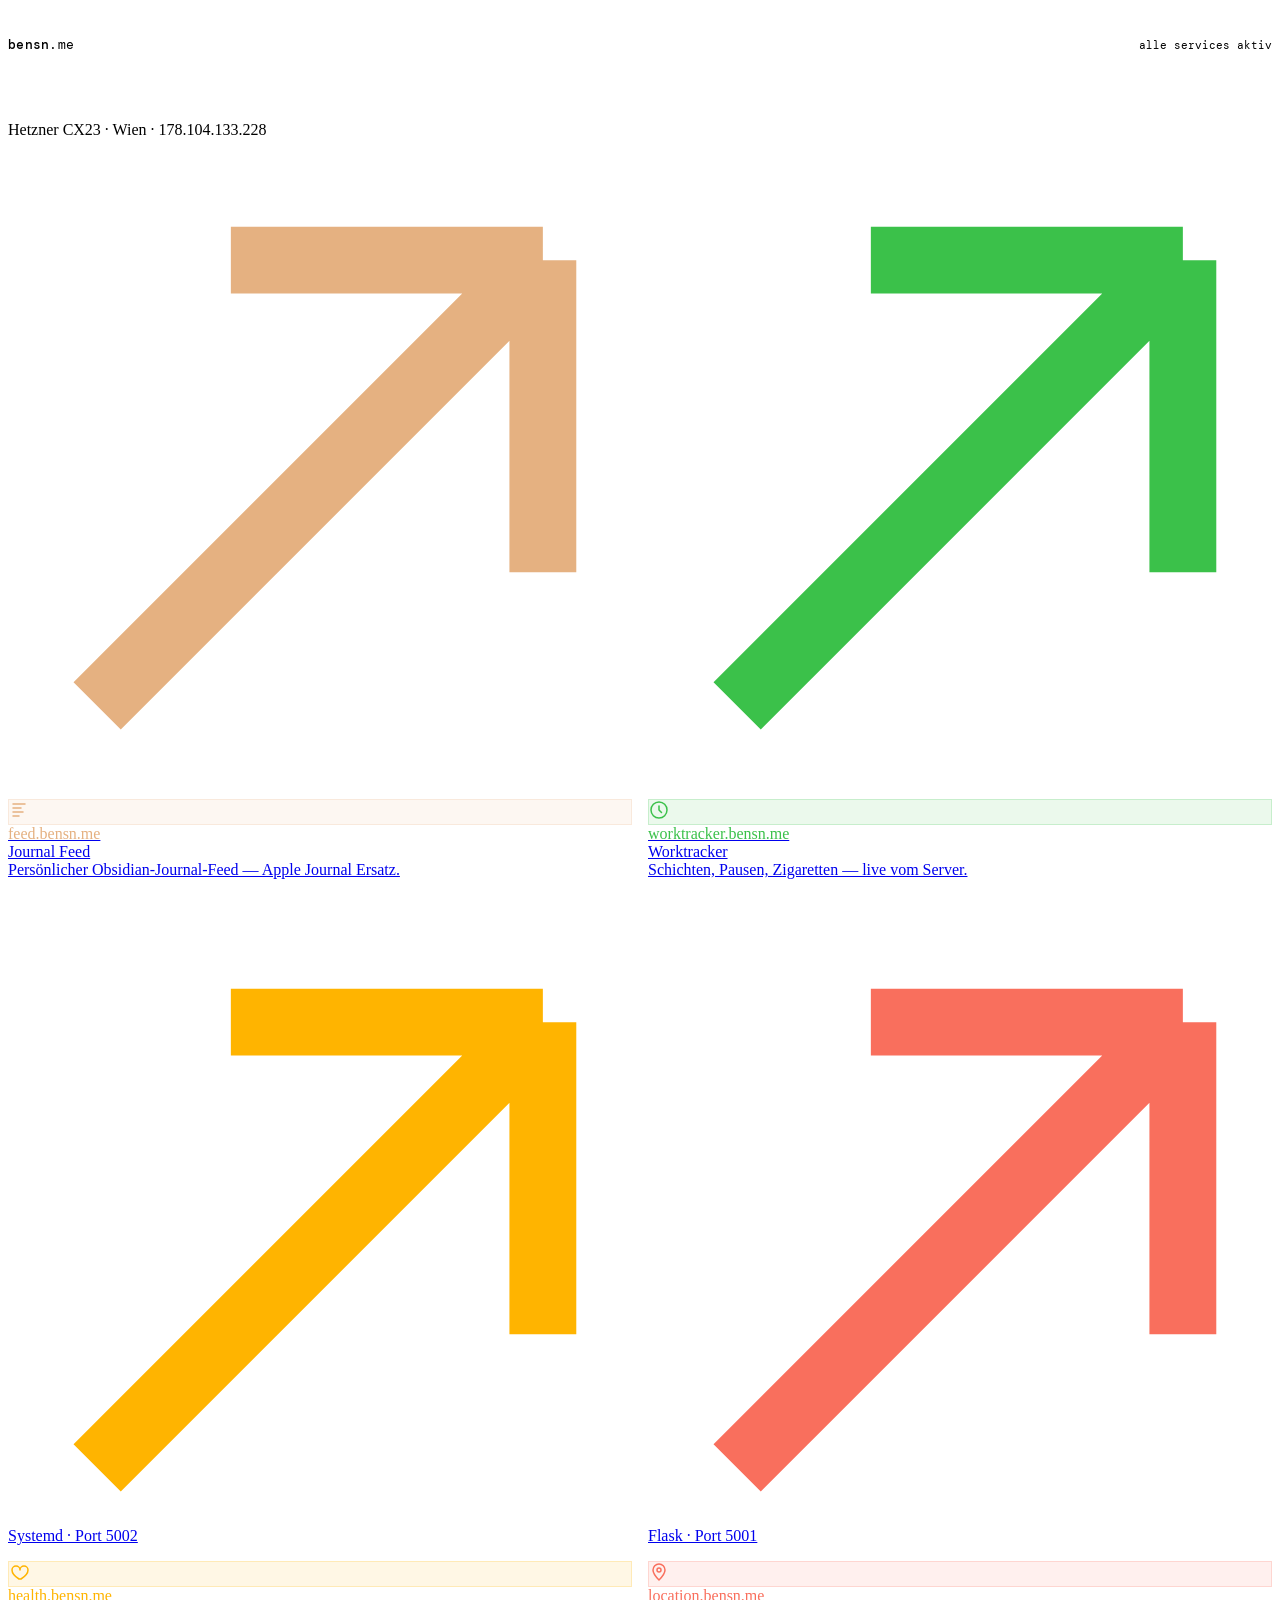
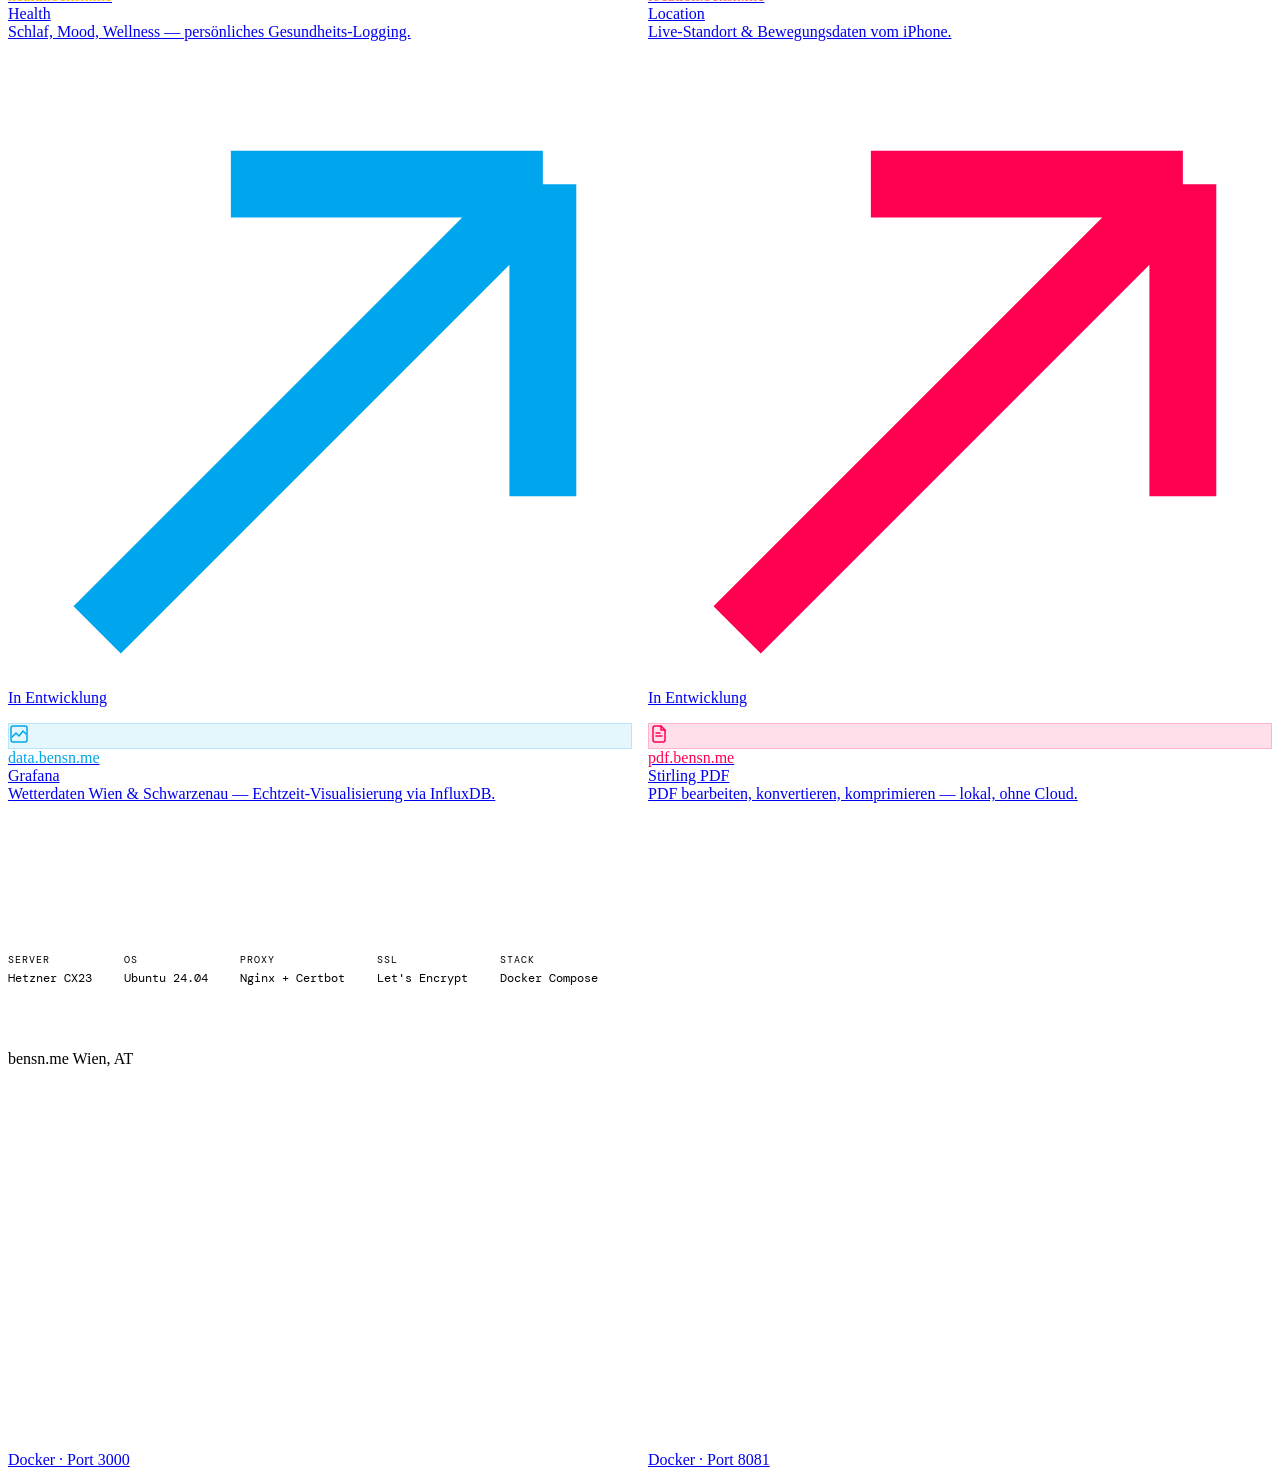
==== index.html @ d9eb5760 "Consolidate version-archive folders into clean current state Promotes Landing_1.3.0/index.html (newe" ====
<!DOCTYPE html>
<html lang="de">
<head>
<meta charset="UTF-8">
<meta name="viewport" content="width=device-width, initial-scale=1.0, maximum-scale=1.0, user-scalable=no">
<title>Hub · bensn.me</title>
<meta name="description" content="Persönliche self-hosted Infrastruktur.">
<link rel="manifest" href="/manifest.json">
<meta name="apple-mobile-web-app-capable" content="yes">
<meta name="apple-mobile-web-app-status-bar-style" content="black-translucent">
<meta name="apple-mobile-web-app-title" content="Hub">
<meta name="theme-color" content="#0a0a0b">
<link rel="apple-touch-icon" href="/icons/icon-180.png">
<link rel="icon" type="image/png" sizes="192x192" href="/icons/icon-192.png">    
<link rel="preconnect" href="https://fonts.googleapis.com">
<link href="https://fonts.googleapis.com/css2?family=DM+Mono:wght@300;400;500&family=Syne:wght@400;500;700;800&display=swap" rel="stylesheet">
<link rel="stylesheet" href="/shared/bensn.css">
<style>
  .services { display: grid; grid-template-columns: 1fr 1fr; gap: 1rem; margin-bottom: 5rem; }
  @media (max-width: 560px) { .services { grid-template-columns: 1fr; } }

  /* feed — Sandy Clay #e5b181 */
  .card-feed::before         { background: radial-gradient(circle at top right, rgba(229,177,129,0.10) 0%, transparent 60%); }
  .card-feed .card-icon      { background: rgba(229,177,129,0.10); border: 1px solid rgba(229,177,129,0.2); }
  .card-feed .card-domain    { color: #e5b181; }
  .card-feed .card-arrow svg { stroke: #e5b181; }

  /* worktracker — Jade Green #3BC14A */
  .card-wt::before         { background: radial-gradient(circle at top right, rgba(59,193,74,0.10) 0%, transparent 60%); }
  .card-wt .card-icon      { background: rgba(59,193,74,0.10); border: 1px solid rgba(59,193,74,0.2); }
  .card-wt .card-domain    { color: #3BC14A; }
  .card-wt .card-arrow svg { stroke: #3BC14A; }

  /* health — Amber Flame #ffb400 */
  .card-health::before         { background: radial-gradient(circle at top right, rgba(255,180,0,0.10) 0%, transparent 60%); }
  .card-health .card-icon      { background: rgba(255,180,0,0.10); border: 1px solid rgba(255,180,0,0.2); }
  .card-health .card-domain    { color: #ffb400; }
  .card-health .card-arrow svg { stroke: #ffb400; }

  /* location — Vibrant Coral #f96f5d */
  .card-location::before         { background: radial-gradient(circle at top right, rgba(249,111,93,0.10) 0%, transparent 60%); }
  .card-location .card-icon      { background: rgba(249,111,93,0.10); border: 1px solid rgba(249,111,93,0.2); }
  .card-location .card-domain    { color: #f96f5d; }
  .card-location .card-arrow svg { stroke: #f96f5d; }

  /* grafana — Fresh Sky #00a6ed */
  .card-data::before         { background: radial-gradient(circle at top right, rgba(0,166,237,0.10) 0%, transparent 60%); }
  .card-data .card-icon      { background: rgba(0,166,237,0.10); border: 1px solid rgba(0,166,237,0.2); }
  .card-data .card-domain    { color: #00a6ed; }
  .card-data .card-arrow svg { stroke: #00a6ed; }

  /* pdf — Hot Fuchsia #ff0051 */
  .card-pdf::before         { background: radial-gradient(circle at top right, rgba(255,0,81,0.12) 0%, transparent 60%); }
  .card-pdf .card-icon      { background: rgba(255,0,81,0.12); border: 1px solid rgba(255,0,81,0.2); }
  .card-pdf .card-domain    { color: #ff0051; }
  .card-pdf .card-arrow svg { stroke: #ff0051; }

  .app-nav {
    display: flex;
    align-items: center;
    padding-top: max(env(safe-area-inset-top), 1rem);
    gap: 0;
    border-bottom: 1px solid var(--border);
    margin-bottom: 1rem;
  }
  .nav-crumb {
    font-family: 'DM Mono', monospace;
    font-size: 13px;
    color: var(--muted);
    text-decoration: none;
    letter-spacing: .02em;
    display: flex;
    align-items: center;
    padding: .75rem 0;
  }
  .nav-crumb span { color: var(--text); font-weight: 500; }
  .nav-right {
    margin-left: auto;
    display: flex;
    align-items: center;
    gap: 8px;
    font-family: 'DM Mono', monospace;
    font-size: 11px;
    color: var(--muted);
  }
  .dot {
    width: 6px; height: 6px;
    border-radius: 50%;
    background: var(--green);
    flex-shrink: 0;
    animation: pulse 2s ease-in-out infinite;
  }
  .hero-mini { padding: 2.5rem 0 2rem; }
  .card-inner { display: flex; flex-direction: column; height: 100%; }
  .card-desc { flex: 1; }
  .card-desc + .tag { margin-top: 1.25rem; }
  .tag { display: inline-block; align-self: flex-start; }
  .meta { padding: 2rem 0 4rem; display: flex; gap: 2rem; flex-wrap: wrap; }
  .meta-item { display: flex; flex-direction: column; gap: 4px; }
  .meta-label { font-family: 'DM Mono', monospace; font-size: 10px; letter-spacing: 0.1em; text-transform: uppercase; color: var(--muted); }
  .meta-value { font-family: 'DM Mono', monospace; font-size: 12px; color: var(--text); }
</style>
</head>
<body>

<div class="grid-bg"></div>
<div class="blobs" id="blobs"></div>

<div class="wrap">
  <nav class="app-nav intro-fade" style="animation-delay:0.05s">
    <span class="nav-crumb"><span>bensn</span>.me</span>
    <div class="nav-right">
      <div class="dot"></div>
      <span>alle services aktiv</span>
    </div>
  </nav>

  <div class="hero-mini intro-fade" style="animation-delay:0.1s">
    <div class="eyebrow">Hetzner CX23 · Wien · 178.104.133.228</div>
  </div>

  <div class="services">

    <!-- feed.bensn.me — Sandy Clay -->
    <a class="card card-feed intro-fade" href="https://feed.bensn.me" target="_blank" rel="noopener" style="animation-delay:0.15s">
      <div class="card-arrow"><svg viewBox="0 0 14 14" fill="none" stroke-width="1.5"><path d="M2 12L12 2M12 2H5M12 2V9"/></svg></div>
      <div class="card-inner">
        <div class="card-icon">
          <svg width="20" height="20" viewBox="0 0 20 20" fill="none">
            <path d="M4 4h12M4 8h8M4 12h10M4 16h6" stroke="#e5b181" stroke-width="1.5" stroke-linecap="round"/>
          </svg>
        </div>
        <div class="card-domain">feed.bensn.me</div>
        <div class="card-name">Journal Feed</div>
        <div class="card-desc">Persönlicher Obsidian-Journal-Feed — Apple Journal Ersatz.</div>
        <div class="tag">Systemd · Port 5002</div>
      </div>
    </a>

    <!-- worktracker.bensn.me — Jade Green -->
    <a class="card card-wt intro-fade" href="https://worktracker.bensn.me" target="_blank" rel="noopener" style="animation-delay:0.22s">
      <div class="card-arrow"><svg viewBox="0 0 14 14" fill="none" stroke-width="1.5"><path d="M2 12L12 2M12 2H5M12 2V9"/></svg></div>
      <div class="card-inner">
        <div class="card-icon">
          <svg width="20" height="20" viewBox="0 0 20 20" fill="none">
            <circle cx="10" cy="10" r="8" stroke="#3BC14A" stroke-width="1.5"/>
            <path d="M10 6v4l2.5 2.5" stroke="#3BC14A" stroke-width="1.5" stroke-linecap="round" stroke-linejoin="round"/>
          </svg>
        </div>
        <div class="card-domain">worktracker.bensn.me</div>
        <div class="card-name">Worktracker</div>
        <div class="card-desc">Schichten, Pausen, Zigaretten — live vom Server.</div>
        <div class="tag">Flask · Port 5001</div>
      </div>
    </a>

    <!-- health.bensn.me — Amber Flame (dummy) -->
    <a class="card card-health intro-fade" href="https://health.bensn.me" target="_blank" rel="noopener" style="animation-delay:0.29s">
      <div class="card-arrow"><svg viewBox="0 0 14 14" fill="none" stroke-width="1.5"><path d="M2 12L12 2M12 2H5M12 2V9"/></svg></div>
      <div class="card-inner">
        <div class="card-icon">
          <svg width="20" height="20" viewBox="0 0 20 20" fill="none">
            <path d="M10 17s-7-4.35-7-9a4 4 0 018 0 4 4 0 018 0c0 4.65-7 9-7 9z" stroke="#ffb400" stroke-width="1.5" stroke-linejoin="round"/>
          </svg>
        </div>
        <div class="card-domain">health.bensn.me</div>
        <div class="card-name">Health</div>
        <div class="card-desc">Schlaf, Mood, Wellness — persönliches Gesundheits-Logging.</div>
        <div class="tag">In Entwicklung</div>
      </div>
    </a>

    <!-- location.bensn.me — Vibrant Coral -->
    <a class="card card-location intro-fade" href="https://location.bensn.me" target="_blank" rel="noopener" style="animation-delay:0.36s">
      <div class="card-arrow"><svg viewBox="0 0 14 14" fill="none" stroke-width="1.5"><path d="M2 12L12 2M12 2H5M12 2V9"/></svg></div>
      <div class="card-inner">
        <div class="card-icon">
          <svg width="20" height="20" viewBox="0 0 20 20" fill="none">
            <path d="M10 2a6 6 0 00-6 6c0 4 6 10 6 10s6-6 6-10a6 6 0 00-6-6z" stroke="#f96f5d" stroke-width="1.5" stroke-linejoin="round"/>
            <circle cx="10" cy="8" r="2" stroke="#f96f5d" stroke-width="1.5"/>
          </svg>
        </div>
        <div class="card-domain">location.bensn.me</div>
        <div class="card-name">Location</div>
        <div class="card-desc">Live-Standort & Bewegungsdaten vom iPhone.</div>
        <div class="tag">In Entwicklung</div>
      </div>
    </a>

    <!-- data.bensn.me — Fresh Sky -->
    <a class="card card-data intro-fade" href="https://data.bensn.me" target="_blank" rel="noopener" style="animation-delay:0.43s">
      <div class="card-arrow"><svg viewBox="0 0 14 14" fill="none" stroke-width="1.5"><path d="M2 12L12 2M12 2H5M12 2V9"/></svg></div>
      <div class="card-inner">
        <div class="card-icon">
          <svg width="20" height="20" viewBox="0 0 20 20" fill="none">
            <path d="M3 13l4-4 3 3 4-5 3 3" stroke="#00a6ed" stroke-width="1.5" stroke-linecap="round" stroke-linejoin="round"/>
            <rect x="2" y="2" width="16" height="16" rx="2" stroke="#00a6ed" stroke-width="1.5"/>
          </svg>
        </div>
        <div class="card-domain">data.bensn.me</div>
        <div class="card-name">Grafana</div>
        <div class="card-desc">Wetterdaten Wien & Schwarzenau — Echtzeit-Visualisierung via InfluxDB.</div>
        <div class="tag">Docker · Port 3000</div>
      </div>
    </a>

    <!-- pdf.bensn.me — Hot Fuchsia -->
    <a class="card card-pdf intro-fade" href="https://pdf.bensn.me" target="_blank" rel="noopener" style="animation-delay:0.50s">
      <div class="card-arrow"><svg viewBox="0 0 14 14" fill="none" stroke-width="1.5"><path d="M2 12L12 2M12 2H5M12 2V9"/></svg></div>
      <div class="card-inner">
        <div class="card-icon">
          <svg width="20" height="20" viewBox="0 0 20 20" fill="none">
            <path d="M4 4a2 2 0 012-2h6l4 4v10a2 2 0 01-2 2H6a2 2 0 01-2-2V4z" stroke="#ff0051" stroke-width="1.5" stroke-linejoin="round"/>
            <path d="M12 2v4h4" stroke="#ff0051" stroke-width="1.5" stroke-linecap="round" stroke-linejoin="round"/>
            <path d="M7 12h6M7 9h4" stroke="#ff0051" stroke-width="1.5" stroke-linecap="round"/>
          </svg>
        </div>
        <div class="card-domain">pdf.bensn.me</div>
        <div class="card-name">Stirling PDF</div>
        <div class="card-desc">PDF bearbeiten, konvertieren, komprimieren — lokal, ohne Cloud.</div>
        <div class="tag">Docker · Port 8081</div>
      </div>
    </a>

  </div>

  <div class="divider intro-fade" style="animation-delay:0.35s"></div>

  <div class="meta intro-fade" style="animation-delay:0.4s">
    <div class="meta-item"><span class="meta-label">Server</span><span class="meta-value">Hetzner CX23</span></div>
    <div class="meta-item"><span class="meta-label">OS</span><span class="meta-value">Ubuntu 24.04</span></div>
    <div class="meta-item"><span class="meta-label">Proxy</span><span class="meta-value">Nginx + Certbot</span></div>
    <div class="meta-item"><span class="meta-label">SSL</span><span class="meta-value">Let's Encrypt</span></div>
    <div class="meta-item"><span class="meta-label">Stack</span><span class="meta-value">Docker Compose</span></div>
  </div>

  <footer class="intro-fade" style="animation-delay:0.45s">
    <span class="footer-left">bensn.me</span>
    <span class="footer-right">Wien, AT</span>
  </footer>
</div>

<script src="/shared/bensn.js"></script>

</body>
</html>
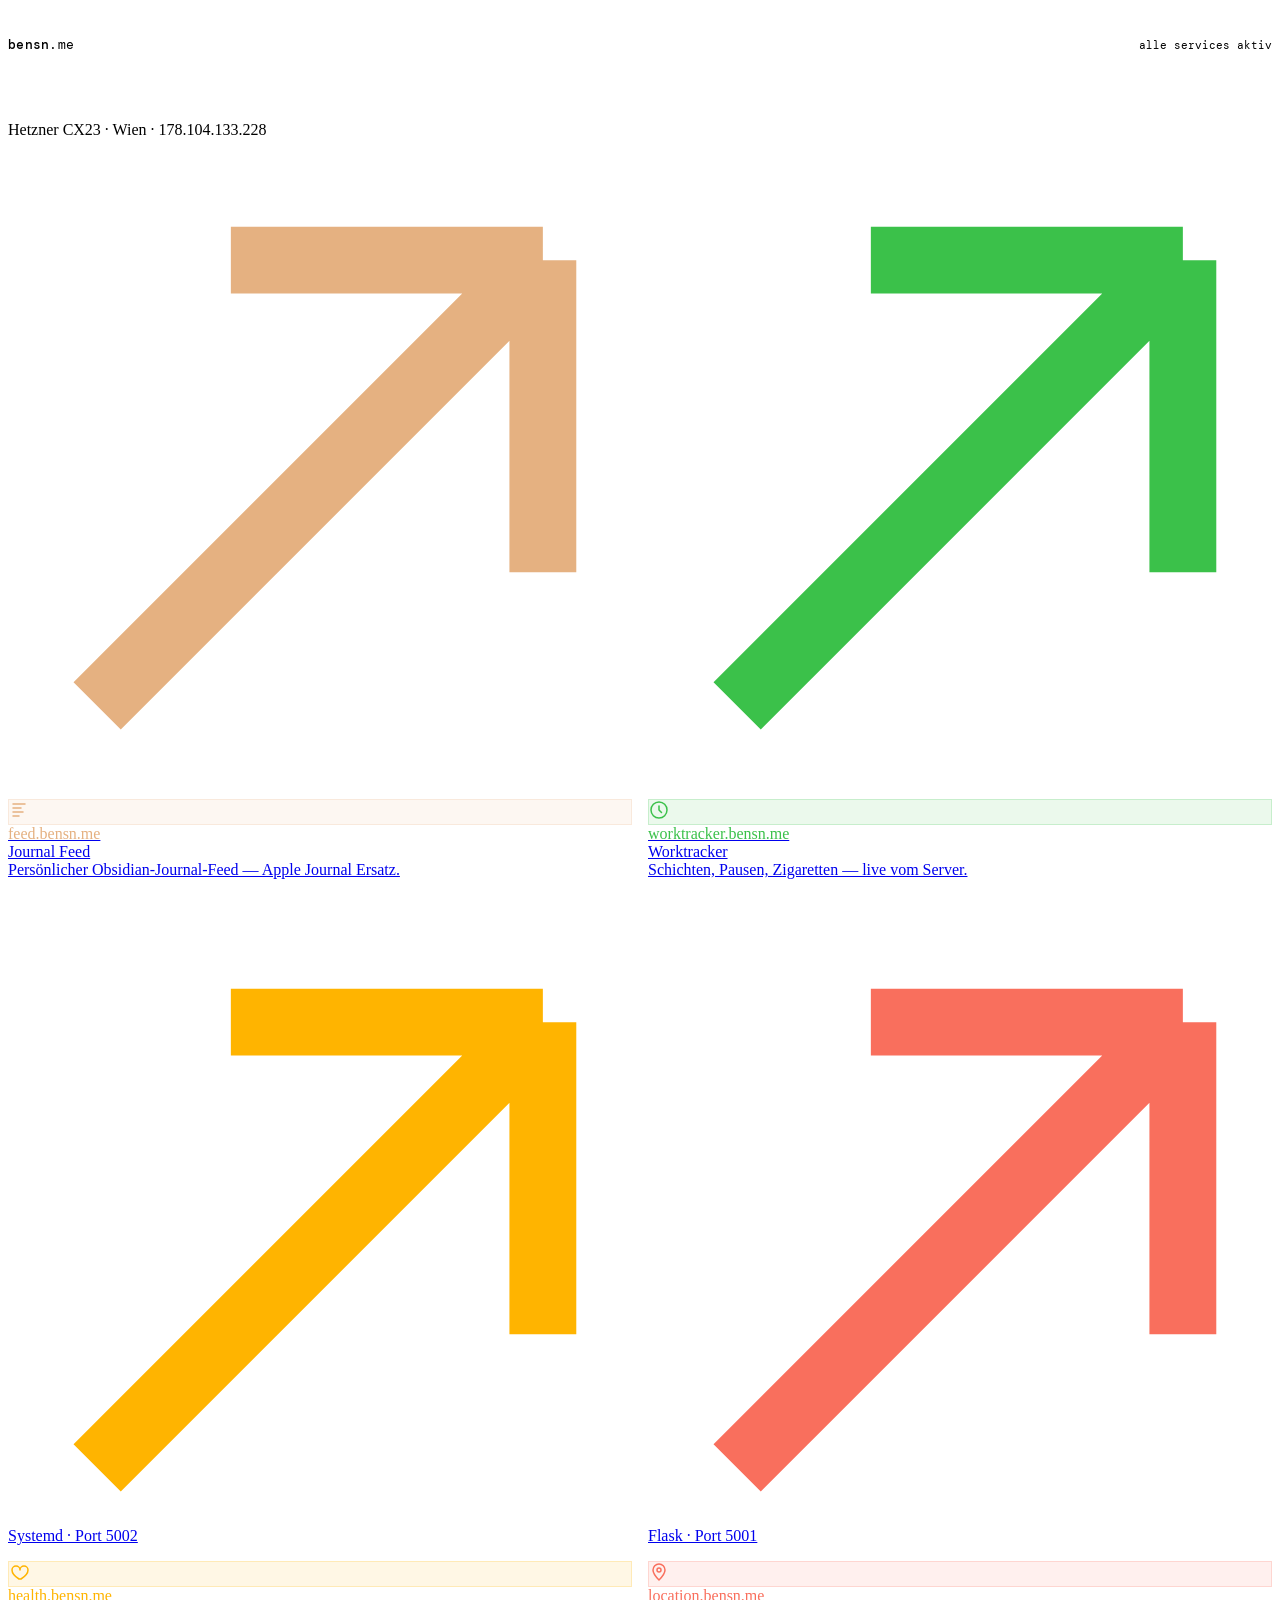
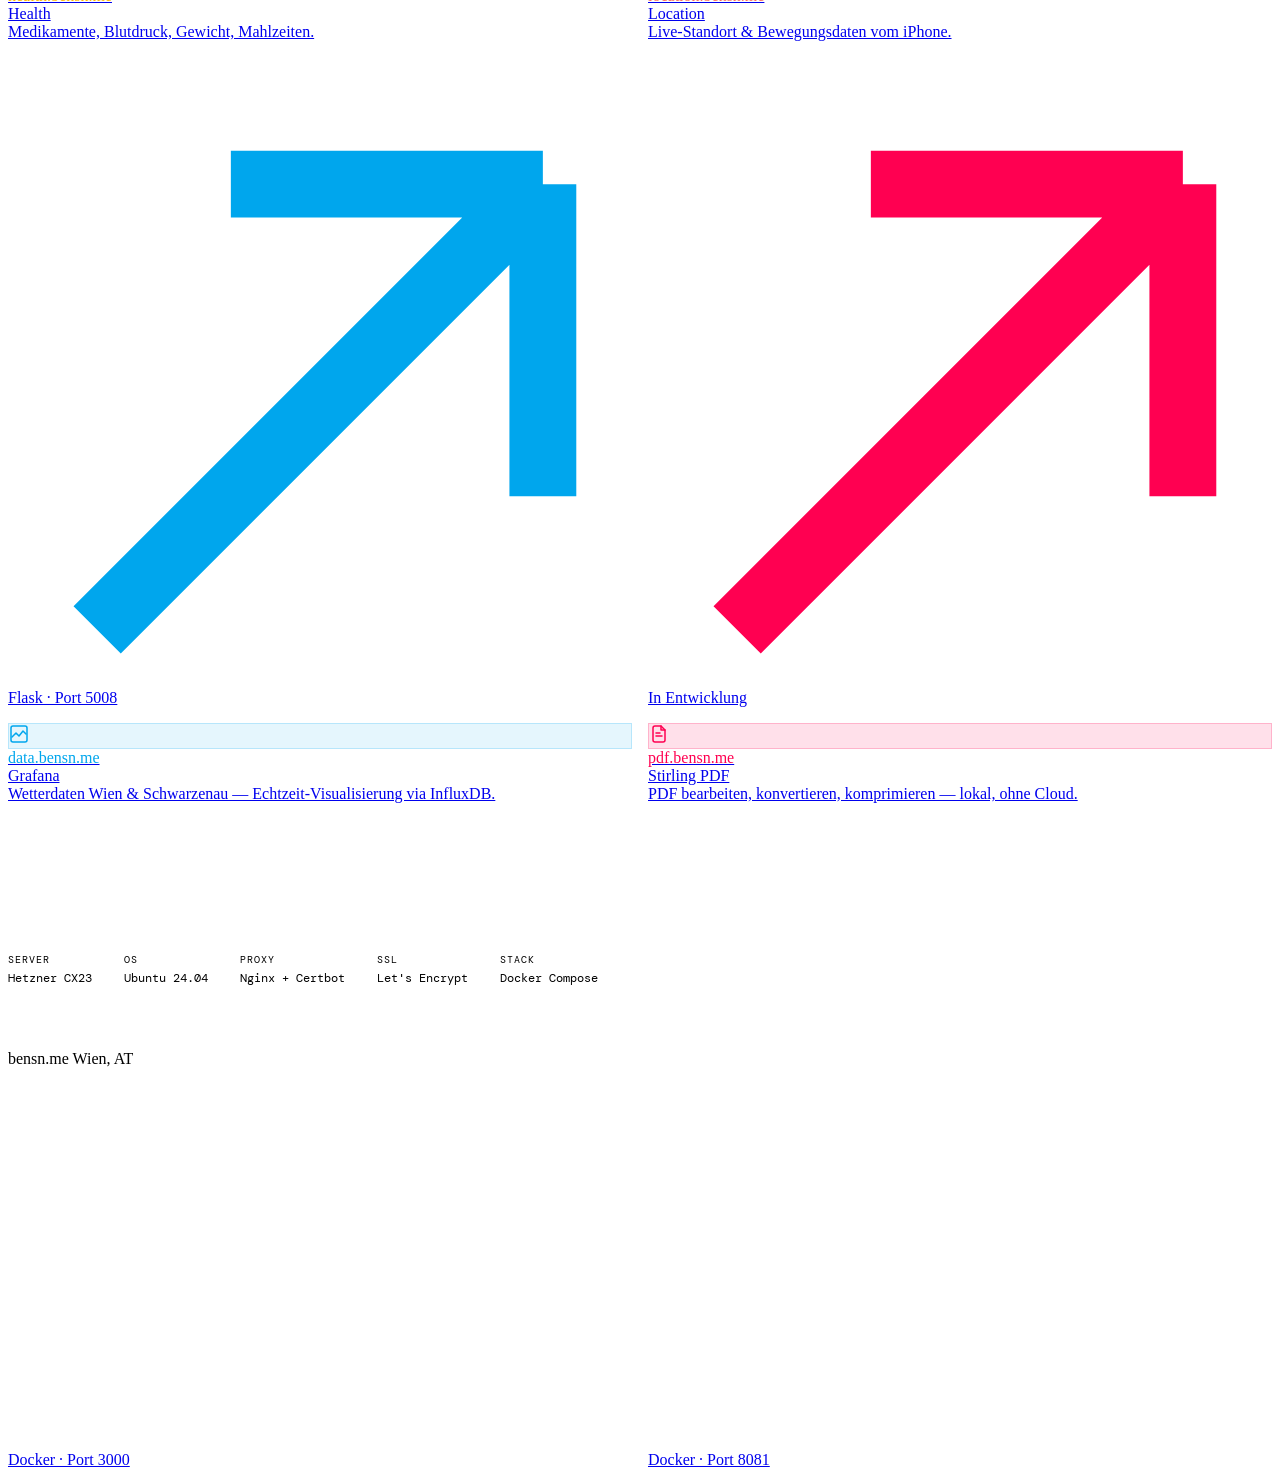
==== commit 1df28186: "Update health.bensn.me card: live now, reflect actual feature set Was still the placeholder text fro" ====
--- a/index.html
+++ b/index.html
@@ -154,7 +154,7 @@
       </div>
     </a>
 
-    <!-- health.bensn.me — Amber Flame (dummy) -->
+    <!-- health.bensn.me — Amber Flame -->
     <a class="card card-health intro-fade" href="https://health.bensn.me" target="_blank" rel="noopener" style="animation-delay:0.29s">
       <div class="card-arrow"><svg viewBox="0 0 14 14" fill="none" stroke-width="1.5"><path d="M2 12L12 2M12 2H5M12 2V9"/></svg></div>
       <div class="card-inner">
@@ -165,8 +165,8 @@
         </div>
         <div class="card-domain">health.bensn.me</div>
         <div class="card-name">Health</div>
-        <div class="card-desc">Schlaf, Mood, Wellness — persönliches Gesundheits-Logging.</div>
-        <div class="tag">In Entwicklung</div>
+        <div class="card-desc">Medikamente, Blutdruck, Gewicht, Mahlzeiten.</div>
+        <div class="tag">Flask · Port 5008</div>
       </div>
     </a>
 
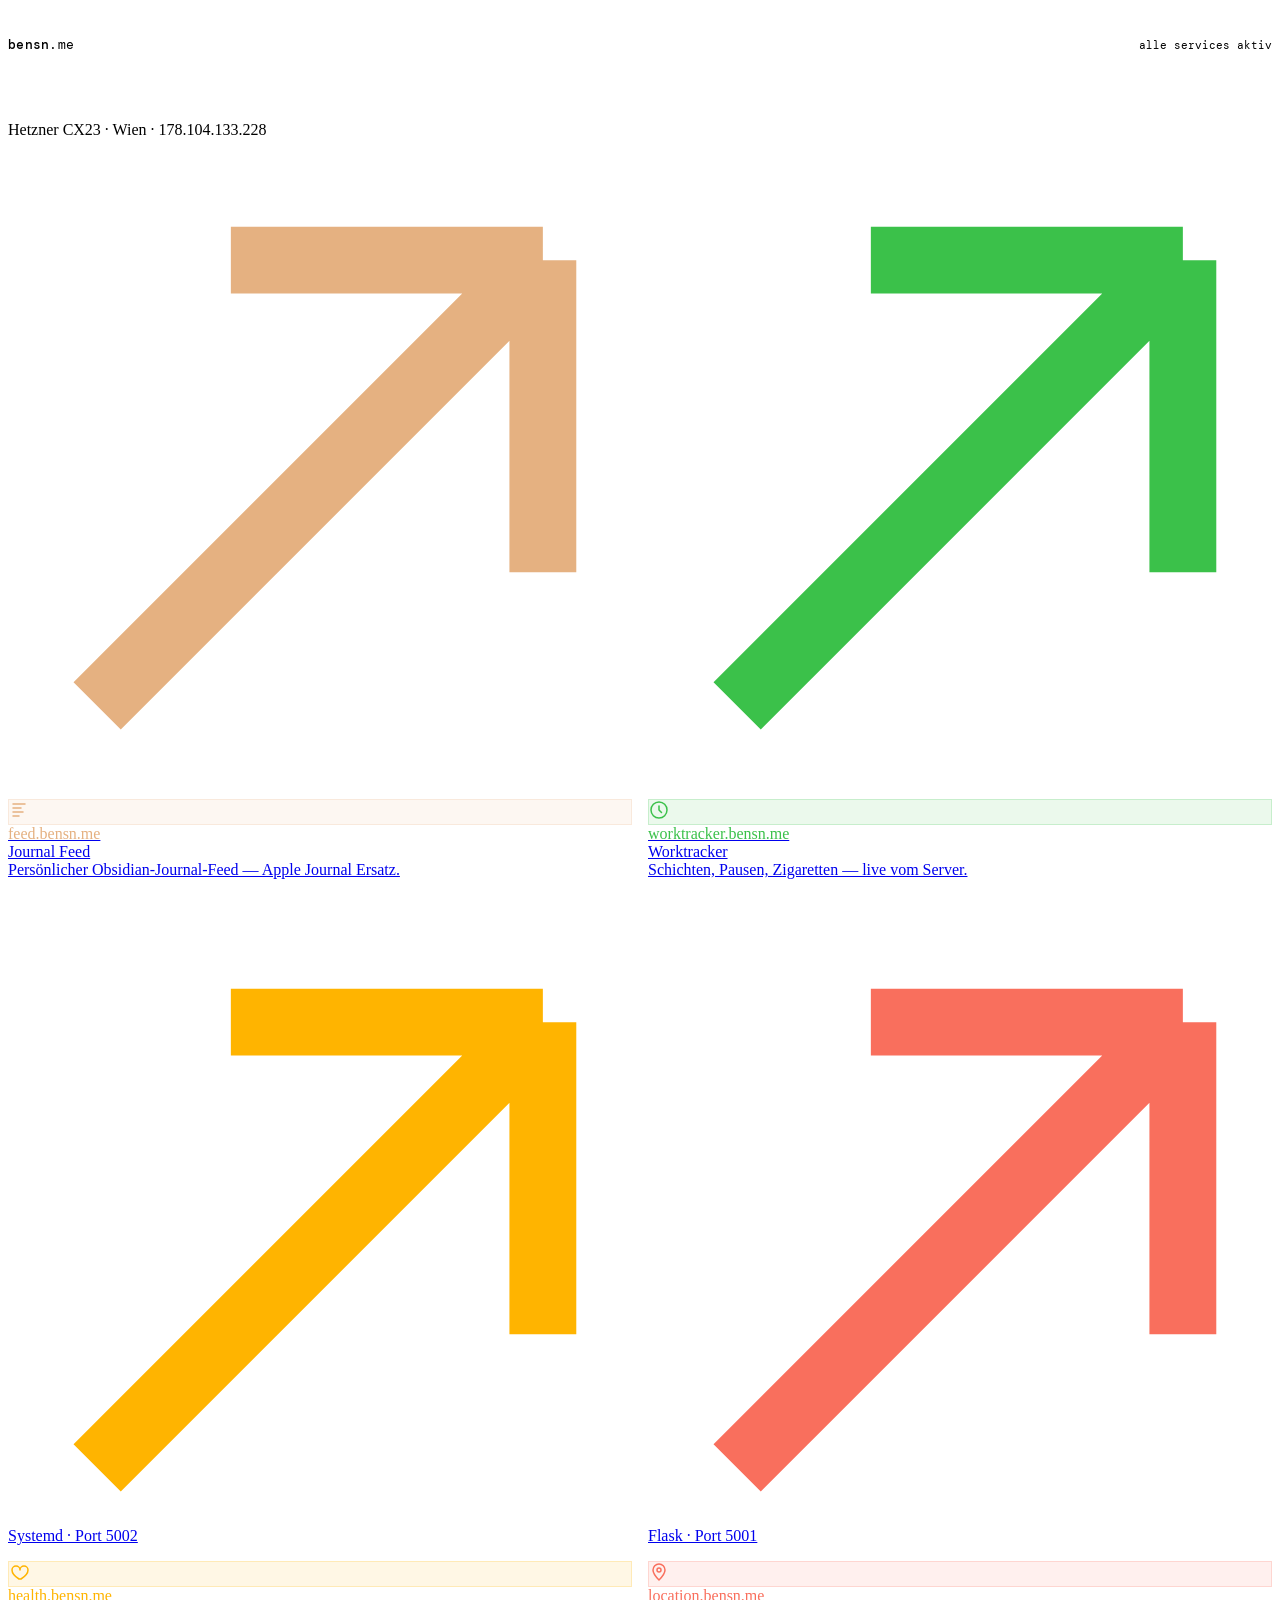
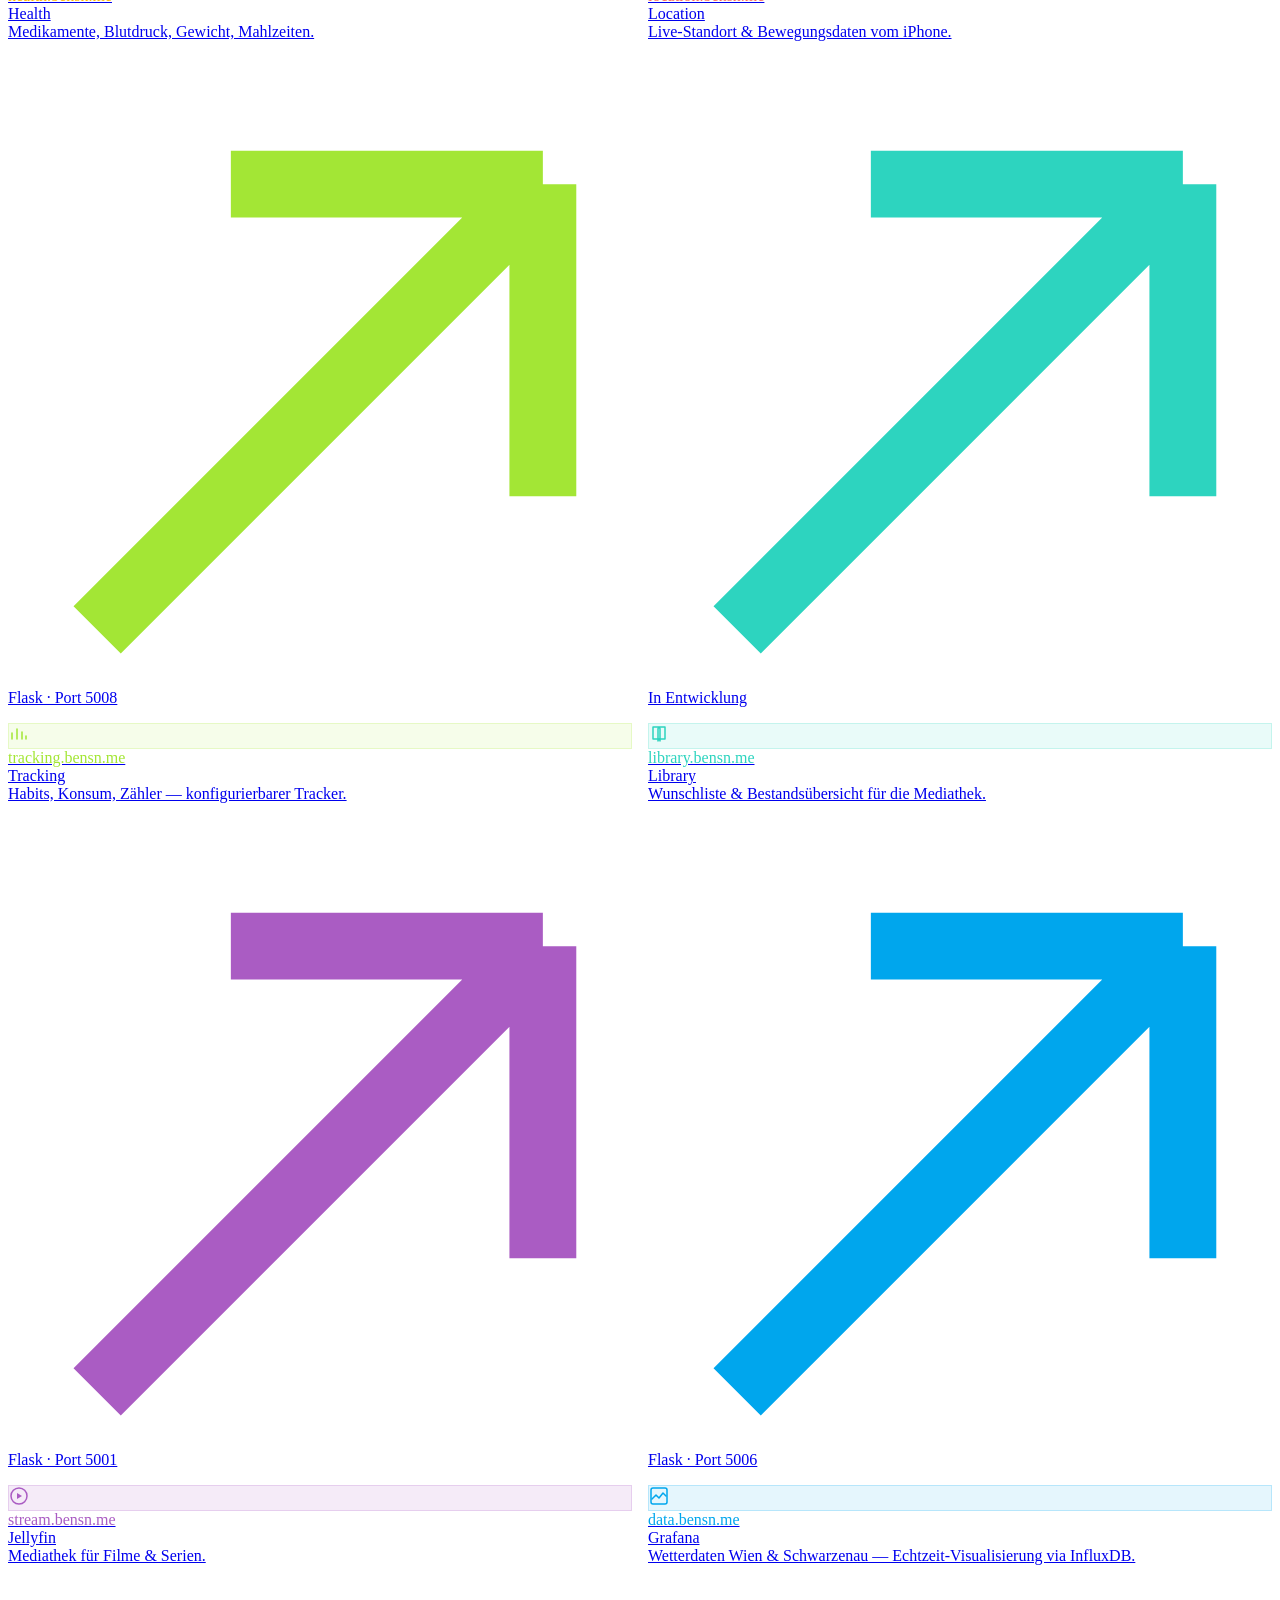
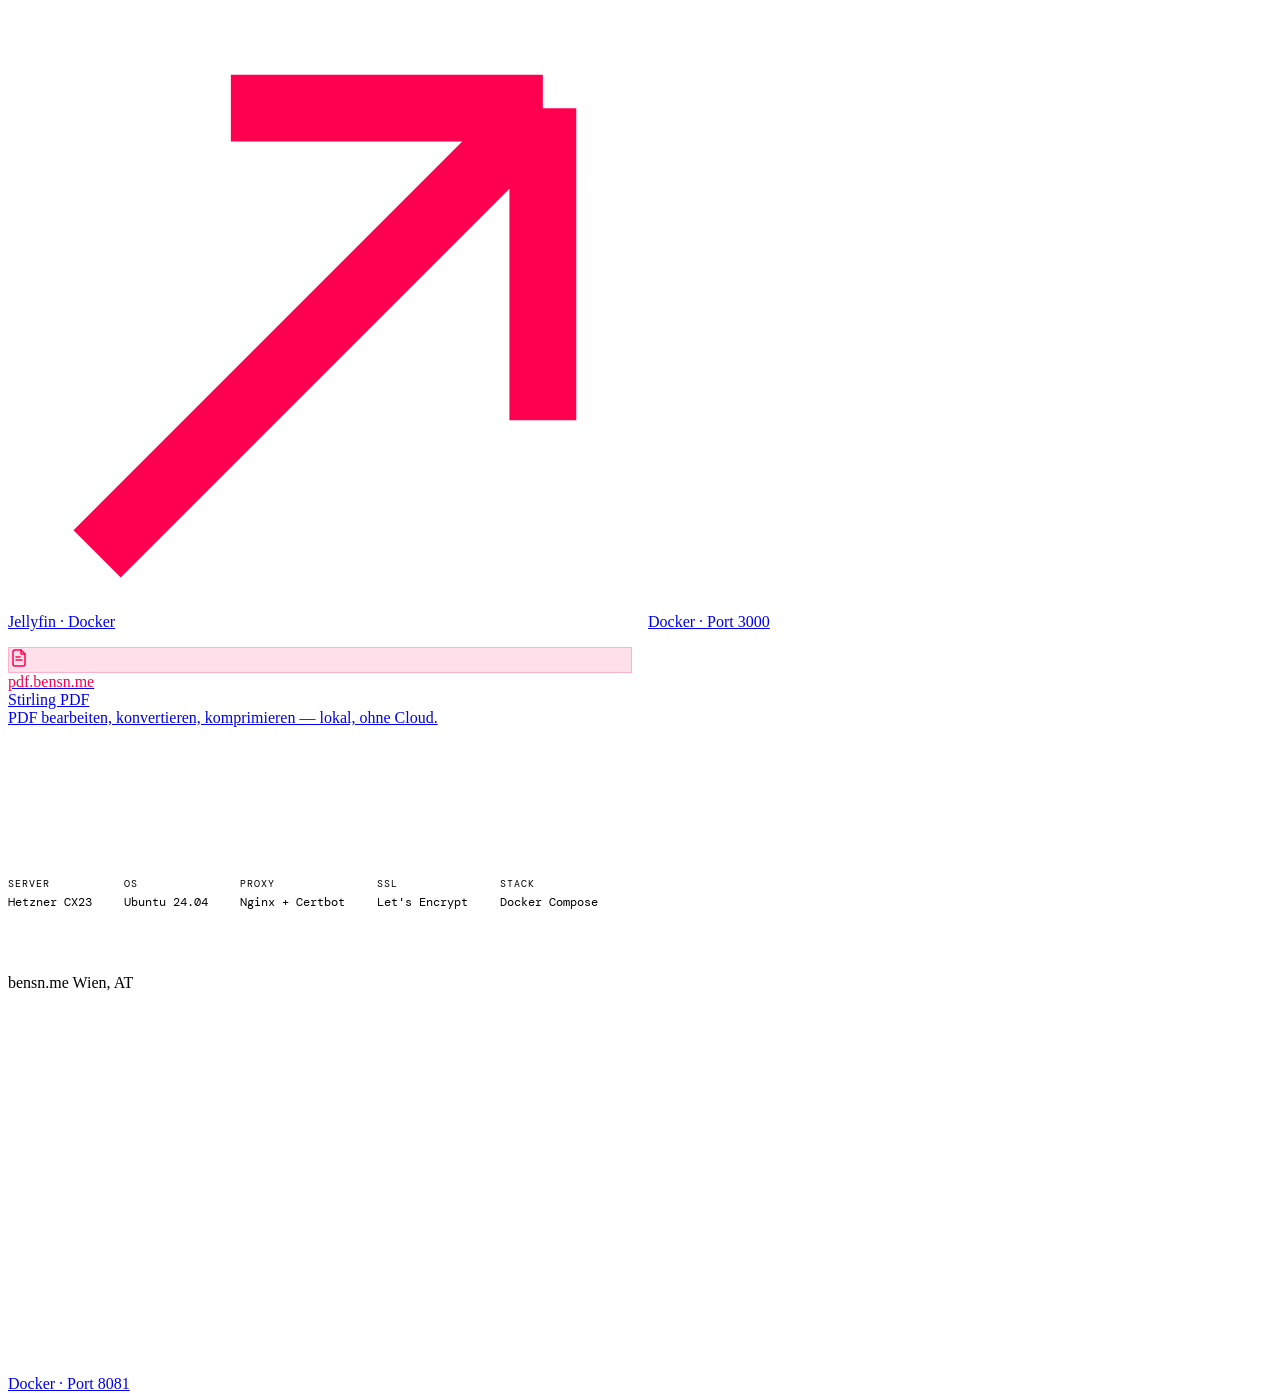
==== commit 34f7ded7: "v1.4.0: add missing service cards, fix stale shared-assets doc tracking.bensn.me, library.bensn.me, " ====
--- a/index.html
+++ b/index.html
@@ -54,6 +54,24 @@
   .card-pdf .card-icon      { background: rgba(255,0,81,0.12); border: 1px solid rgba(255,0,81,0.2); }
   .card-pdf .card-domain    { color: #ff0051; }
   .card-pdf .card-arrow svg { stroke: #ff0051; }
+
+  /* tracking — Lime Pulse #a3e635 */
+  .card-tracking::before         { background: radial-gradient(circle at top right, rgba(163,230,53,0.10) 0%, transparent 60%); }
+  .card-tracking .card-icon      { background: rgba(163,230,53,0.10); border: 1px solid rgba(163,230,53,0.2); }
+  .card-tracking .card-domain    { color: #a3e635; }
+  .card-tracking .card-arrow svg { stroke: #a3e635; }
+
+  /* library — Teal Tide #2dd4bf */
+  .card-library::before         { background: radial-gradient(circle at top right, rgba(45,212,191,0.10) 0%, transparent 60%); }
+  .card-library .card-icon      { background: rgba(45,212,191,0.10); border: 1px solid rgba(45,212,191,0.2); }
+  .card-library .card-domain    { color: #2dd4bf; }
+  .card-library .card-arrow svg { stroke: #2dd4bf; }
+
+  /* stream — Jellyfin Purple #aa5cc3 */
+  .card-stream::before         { background: radial-gradient(circle at top right, rgba(170,92,195,0.12) 0%, transparent 60%); }
+  .card-stream .card-icon      { background: rgba(170,92,195,0.12); border: 1px solid rgba(170,92,195,0.2); }
+  .card-stream .card-domain    { color: #aa5cc3; }
+  .card-stream .card-arrow svg { stroke: #aa5cc3; }
 
   .app-nav {
     display: flex;
@@ -187,8 +205,58 @@
       </div>
     </a>
 
+    <!-- tracking.bensn.me — Lime Pulse -->
+    <a class="card card-tracking intro-fade" href="https://tracking.bensn.me" target="_blank" rel="noopener" style="animation-delay:0.43s">
+      <div class="card-arrow"><svg viewBox="0 0 14 14" fill="none" stroke-width="1.5"><path d="M2 12L12 2M12 2H5M12 2V9"/></svg></div>
+      <div class="card-inner">
+        <div class="card-icon">
+          <svg width="20" height="20" viewBox="0 0 20 20" fill="none">
+            <path d="M3 15V9M8 15V5M13 15v-7M17 15v-3" stroke="#a3e635" stroke-width="1.5" stroke-linecap="round"/>
+          </svg>
+        </div>
+        <div class="card-domain">tracking.bensn.me</div>
+        <div class="card-name">Tracking</div>
+        <div class="card-desc">Habits, Konsum, Zähler — konfigurierbarer Tracker.</div>
+        <div class="tag">Flask · Port 5001</div>
+      </div>
+    </a>
+
+    <!-- library.bensn.me — Teal Tide -->
+    <a class="card card-library intro-fade" href="https://library.bensn.me" target="_blank" rel="noopener" style="animation-delay:0.50s">
+      <div class="card-arrow"><svg viewBox="0 0 14 14" fill="none" stroke-width="1.5"><path d="M2 12L12 2M12 2H5M12 2V9"/></svg></div>
+      <div class="card-inner">
+        <div class="card-icon">
+          <svg width="20" height="20" viewBox="0 0 20 20" fill="none">
+            <path d="M4 3h5a2 2 0 012 2v12a2 2 0 00-2-2H4V3z" stroke="#2dd4bf" stroke-width="1.5" stroke-linejoin="round"/>
+            <path d="M16 3h-5a2 2 0 00-2 2v12a2 2 0 012-2h5V3z" stroke="#2dd4bf" stroke-width="1.5" stroke-linejoin="round"/>
+          </svg>
+        </div>
+        <div class="card-domain">library.bensn.me</div>
+        <div class="card-name">Library</div>
+        <div class="card-desc">Wunschliste & Bestandsübersicht für die Mediathek.</div>
+        <div class="tag">Flask · Port 5006</div>
+      </div>
+    </a>
+
+    <!-- stream.bensn.me — Jellyfin Purple -->
+    <a class="card card-stream intro-fade" href="https://stream.bensn.me" target="_blank" rel="noopener" style="animation-delay:0.57s">
+      <div class="card-arrow"><svg viewBox="0 0 14 14" fill="none" stroke-width="1.5"><path d="M2 12L12 2M12 2H5M12 2V9"/></svg></div>
+      <div class="card-inner">
+        <div class="card-icon">
+          <svg width="20" height="20" viewBox="0 0 20 20" fill="none">
+            <circle cx="10" cy="10" r="8" stroke="#aa5cc3" stroke-width="1.5"/>
+            <path d="M8 7l5 3-5 3V7z" fill="#aa5cc3"/>
+          </svg>
+        </div>
+        <div class="card-domain">stream.bensn.me</div>
+        <div class="card-name">Jellyfin</div>
+        <div class="card-desc">Mediathek für Filme & Serien.</div>
+        <div class="tag">Jellyfin · Docker</div>
+      </div>
+    </a>
+
     <!-- data.bensn.me — Fresh Sky -->
-    <a class="card card-data intro-fade" href="https://data.bensn.me" target="_blank" rel="noopener" style="animation-delay:0.43s">
+    <a class="card card-data intro-fade" href="https://data.bensn.me" target="_blank" rel="noopener" style="animation-delay:0.64s">
       <div class="card-arrow"><svg viewBox="0 0 14 14" fill="none" stroke-width="1.5"><path d="M2 12L12 2M12 2H5M12 2V9"/></svg></div>
       <div class="card-inner">
         <div class="card-icon">
@@ -205,7 +273,7 @@
     </a>
 
     <!-- pdf.bensn.me — Hot Fuchsia -->
-    <a class="card card-pdf intro-fade" href="https://pdf.bensn.me" target="_blank" rel="noopener" style="animation-delay:0.50s">
+    <a class="card card-pdf intro-fade" href="https://pdf.bensn.me" target="_blank" rel="noopener" style="animation-delay:0.71s">
       <div class="card-arrow"><svg viewBox="0 0 14 14" fill="none" stroke-width="1.5"><path d="M2 12L12 2M12 2H5M12 2V9"/></svg></div>
       <div class="card-inner">
         <div class="card-icon">
